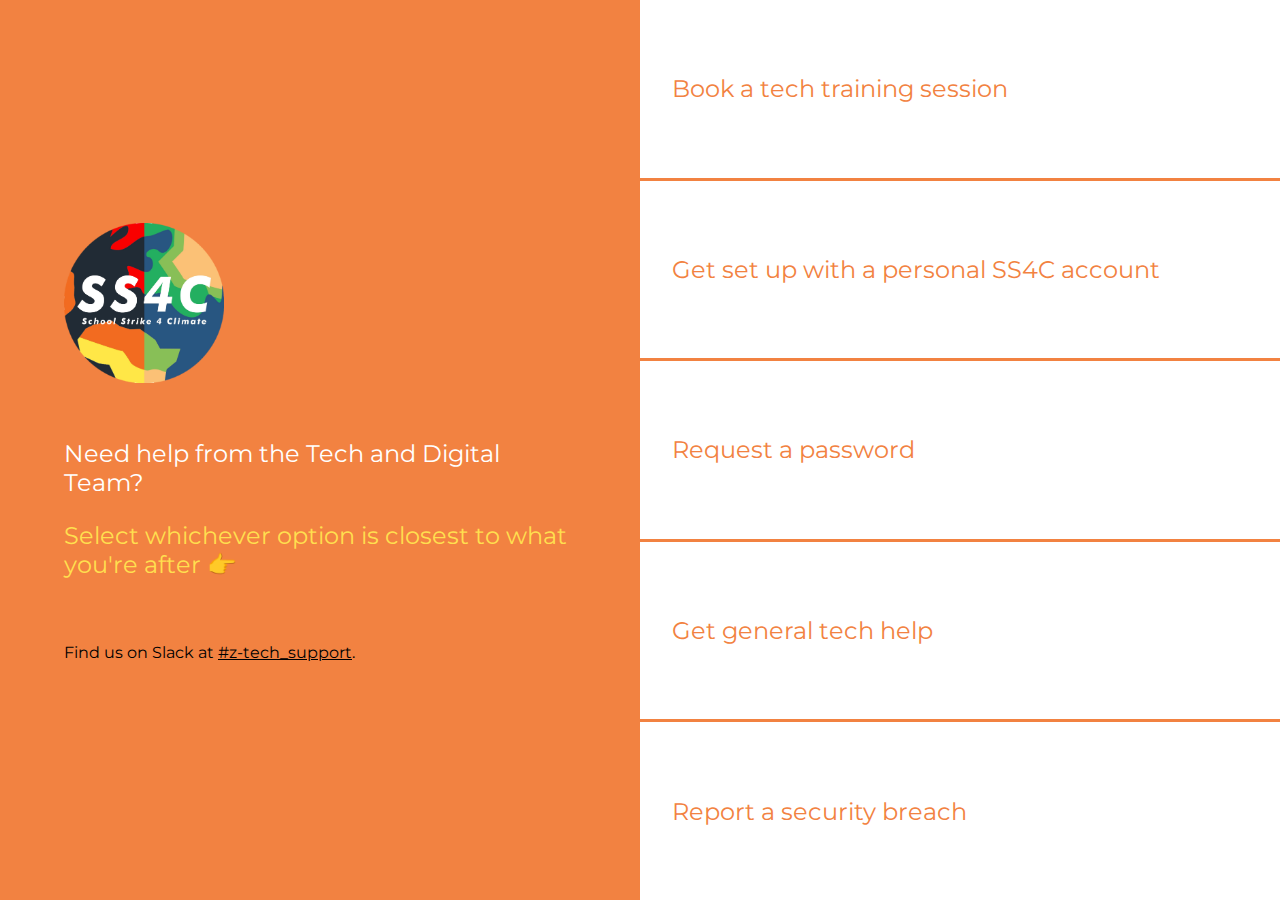
==== Public/index.html @ 92fb571d "initial commit" ====
<!DOCTYPE html>
<html lang="en">

<head>
    <meta charset="UTF-8">
    <meta name="viewport" content="width=device-width, initial-scale=1.0">
    <title>SS4C Tech</title>
    <link href="https://fonts.googleapis.com/css2?family=Montserrat:wght@600&display=swap" rel="stylesheet">
    <link rel="stylesheet" href="main.css">
    <link rel="icon" type="image/x-icon" href="Logo.png">
</head>

<body>
    <header class="col">
        <img src="Logo.png" alt="SS4C logo">
        <section>
            <p></p>
            <p>Need help from the Tech and Digital Team?</p>
            <p class="yellow">
                Select whichever option is closest to what you're after <span id="finger"></span>
            </p>
            <p class="small">Find us on Slack at <a target="_blank"
                    href="https://ss4c-au.slack.com/archives/CSUVDRA21">#z-tech_support</a>.</p>
        </section>
    </header>
    <div class="col typeform-container">

        <a target="_blank" href="https://outlook.office365.com/owa/calendar/TechandDigitalTrainings@schoolstrike4climate.com/bookings/">
            <p>Book a tech training session</p>
        </a>


        <a target="_blank" href="https://ss4c.typeform.com/to/BELuugGJ">
            <p>Get set up with a personal SS4C account</p>
        </a>
        
        <a target="_blank" href="https://ss4c.typeform.com/to/trI2nN8t">
            <p>Request a password</p>
        </a>

        <a target="_blank" href="https://ss4c.typeform.com/to/ZGsIrGs5">
            <p>Get general tech help</p>
        </a>
        
        <a target="_blank" href="https://ss4c.typeform.com/to/L4rnKXs7">
            <p>Report a security breach</p>
        </a>

    </div>


    <script src="main.js"></script>
</body>

</html>
---- Public/main.css ----
/* Variables */
:root {
  --padding-side: 2rem;
  --colour-ss4c-yellow: #ffdf4f;
  --colour-ss4c-orange: #f28241;
  --colour-ss4c-yellow-light: #fff266;
  --color-black: #000000;
  --font-size-default: 1.5rem;
}

@media screen and (min-width: 769px) {
  :root {
    --padding-side: 4rem;
  }
}

* {
  box-sizing: border-box;
}

body {
  background: var(--colour-ss4c-orange);
  color: white;
  font-family: "Montserrat", -apple-system, BlinkMacSystemFont, "Segoe UI", Roboto, Oxygen, Ubuntu, Cantarell, "Open Sans", "Helvetica Neue", sans-serif;
  margin: 0;
  display: flex;
  flex-direction: column;
}

@media (min-width: 769px) {
  body {
    flex-direction: row;
  }
}

@media (min-width: 769px) {
  /* Equally distribute the halves */
  .col {
    flex: 1;
  }
}

header {
  display: flex;
  flex-direction: column;
  justify-content: center;
}

header img {
  max-width: 10rem;
  margin-top: var(--padding-side);
  margin-left: var(--padding-side);
  margin-bottom: 2rem;
}

/* Add padding for introductory text */
header section {
  /* z-index: 10; */
  padding: 0 var(--padding-side);
  margin-bottom: var(--padding-side);
}

header section p {
  font-size: var(--font-size-default);
}

/* Style smaller text */
header section p.small {
  font-size: 1rem;
  margin-top: var(--padding-side);
  color: var(--color-black);
  max-width: 40ch;
}

header section p.small a {
  color: inherit;
}

/* Style yellow text */
header section p.yellow {
  color: var(--colour-ss4c-yellow);
}


.typeform-container {
  height: 100vh;
  background-color: white;
  display: flex;
  flex-direction: column;
}

.typeform-container a {
  padding: 2rem;
  height: 100%;
  text-decoration: none;
  font-size: var(--font-size-default);
  color: var(--colour-ss4c-orange);
  display: flex;
  align-items: center;
}

.typeform-container a:not(:last-of-type) {
  border-bottom: 3px solid var(--colour-ss4c-orange);
}

.typeform-container a:hover {
  background-color: var(--colour-ss4c-yellow-light);
}

/* Style finger pointer */
span#finger:before {
  content: "👇";
}

@media (min-width: 769px) {
  span#finger:before {
    content: "👉";
  }
}

span#finger {
  animation-name: prod;
  animation-duration: 1s;
  animation-timing-function: ease;
  animation-delay: 0s;
  animation-direction: alternate;
  animation-iteration-count: infinite;
  animation-fill-mode: none;
  animation-play-state: running;
}

@keyframes prod {
  0% {
    transform: translate(0, 0);
  }
  100% {
    transform: translate(0, 0);
  }
}

@media (min-width: 769px) {
  @keyframes prod {
    0% {
      padding-left: 0;
    }
    100% {
      padding-left: 0.3rem;
    }
  }
}
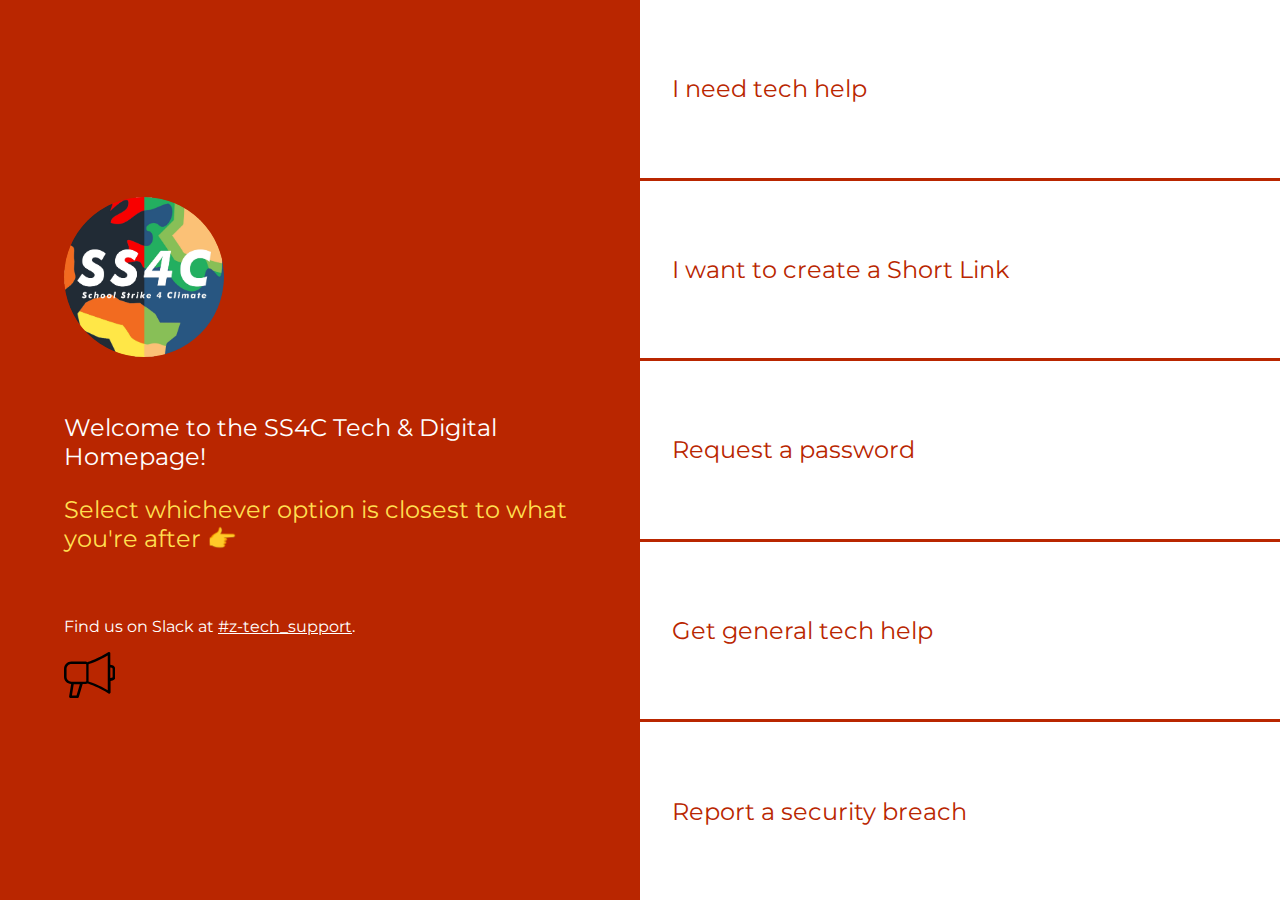
==== commit 3fcb6dc3: "Example upload" ====
--- a/Public/index.html
+++ b/Public/index.html
@@ -8,43 +8,83 @@
     <link href="https://fonts.googleapis.com/css2?family=Montserrat:wght@600&display=swap" rel="stylesheet">
     <link rel="stylesheet" href="main.css">
     <link rel="icon" type="image/x-icon" href="Logo.png">
+
+    <!-- Global site tag (gtag.js) - Google Analytics -->
+<script async src="https://www.googletagmanager.com/gtag/js?id=UA-142230606-6"></script>
+<script>
+  window.dataLayer = window.dataLayer || [];
+  function gtag(){dataLayer.push(arguments);}
+  gtag('js', new Date());
+
+  gtag('config', 'UA-142230606-6');
+</script>
+<script src="frogs.js"></script>
+
+<script async src="https://cdn.headwayapp.co/widget.js"></script>
+<script>
+// @see https://docs.headwayapp.co/widget for more configuration options.
+var HW_config = {
+selector: "sidebar__icons--headway", // CSS selector where to inject the badge
+account:  "yZBbpy",
+  }
+};
+Headway.init();
+
+</script>
 </head>
 
-<body>
+<body class="red">
     <header class="col">
-        <img src="Logo.png" alt="SS4C logo">
+
+      <img id="example" onclick="changeImage()" src="Logo.png" >
+
+
+    <!--    <img src="Logo.png" alt="SS4C logo"> -->
         <section>
+
             <p></p>
-            <p>Need help from the Tech and Digital Team?</p>
+            <p>Welcome to the SS4C Tech & Digital Homepage!</p>
             <p class="yellow">
                 Select whichever option is closest to what you're after <span id="finger"></span>
             </p>
             <p class="small">Find us on Slack at <a target="_blank"
                     href="https://ss4c-au.slack.com/archives/CSUVDRA21">#z-tech_support</a>.</p>
+
+            <!--    <h2>
+                  <a href="">Updates</a>
+                  <span id="HW_badge_cont">
+                      <span id="HW_badge"></span>
+                  </span>
+                </h2> -->
+
+                <div class="sidebar__icons"><div class="nav-item sidebar__icons--headway">
+                  <svg xmlns="http://www.w3.org/2000/svg" viewBox="0 0 20 18"><path d="M18.9 5.2l-.8-.2V.5c0-.2-.1-.4-.3-.4-.2-.1-.4-.1-.5 0C13.6 2.4 9.9 3.7 9.1 4c-.2-.2-.4-.3-.6-.3H2.9C1.3 3.7 0 5 0 6.6v3.1c0 1.5 1.2 2.8 2.8 2.8L2 17.4c0 .1 0 .3.1.4.1.1.3.2.4.2h2.8c.2 0 .4-.1.5-.4l1.5-5.1h1.2c.2 0 .5-.1.7-.2.8.2 4.6 1.5 8.2 3.9.1.1.2.1.3.1.1 0 .2 0 .2-.1.2-.1.3-.3.3-.4v-4.5l.8-.2c.7-.2 1.1-.7 1.1-1.4v-3c-.1-.8-.6-1.3-1.2-1.5zM4.9 17H3.1l.7-4.4h2.4L4.9 17zm3.5-5.4H2.9c-1 0-1.9-.8-1.9-1.9V6.6c0-1 .8-1.9 1.9-1.9h5.6c.1 0 .2.1.2.2v6.5c-.1.1-.2.2-.3.2zm8.7 3.3c-3.3-2-6.4-3.1-7.5-3.4V4.8c1-.3 4.2-1.5 7.5-3.4v13.5zM19 9.7c0 .2-.1.4-.4.4l-.5.1V6.1l.5.1c.2 0 .4.2.4.4v3.1z"></path></svg><span id="HW_badge_cont" class="HW_badge_cont HW_visible" style=""><span id="HW_badge" class="HW_badge HW_softHidden" style="" data-count-unseen=""></span></span></div></div>
+
+
         </section>
     </header>
     <div class="col typeform-container">
 
-        <a target="_blank" href="https://outlook.office365.com/owa/calendar/TechandDigitalTrainings@schoolstrike4climate.com/bookings/">
-            <p>Book a tech training session</p>
+        <a href="/help">
+            <p>I need tech help</p>
         </a>
 
 
-        <a target="_blank" href="https://ss4c.typeform.com/to/BELuugGJ">
-            <p>Get set up with a personal SS4C account</p>
-        </a>
-        
-        <a target="_blank" href="https://ss4c.typeform.com/to/trI2nN8t">
-            <p>Request a password</p>
+        <a href="/shorten">
+            <p>I want to create a Short Link</p>
         </a>
 
-        <a target="_blank" href="https://ss4c.typeform.com/to/ZGsIrGs5">
-            <p>Get general tech help</p>
-        </a>
-        
-        <a target="_blank" href="https://ss4c.typeform.com/to/L4rnKXs7">
-            <p>Report a security breach</p>
-        </a>
+
+          <a class="typeform-share link" href="https://form.typeform.com/to/trI2nN8t" data-mode="drawer_right"  data-hide-headers=true data-hide-footer=true data-submit-close-delay="3" target="_blank"><p>Request a password</p></a>  <script> (function() { var qs,js,q,s,d=document, gi=d.getElementById, ce=d.createElement, gt=d.getElementsByTagName, id="typef_orm_share", b="https://embed.typeform.com/"; if(!gi.call(d,id)){ js=ce.call(d,"script"); js.id=id; js.src=b+"embed.js"; q=gt.call(d,"script")[0]; q.parentNode.insertBefore(js,q) } })() </script>
+
+
+        <a class="typeform-share link" href="https://form.typeform.com/to/ZGsIrGs5" data-mode="drawer_right"  data-hide-headers=true data-hide-footer=true data-submit-close-delay="3" target="_blank"><p>Get general tech help</p></a>  <script> (function() { var qs,js,q,s,d=document, gi=d.getElementById, ce=d.createElement, gt=d.getElementsByTagName, id="typef_orm_share", b="https://embed.typeform.com/"; if(!gi.call(d,id)){ js=ce.call(d,"script"); js.id=id; js.src=b+"embed.js"; q=gt.call(d,"script")[0]; q.parentNode.insertBefore(js,q) } })() </script>
+
+
+
+        <a class="typeform-share link" href="https://form.typeform.com/to/L4rnKXs7" data-mode="drawer_right"  data-hide-headers=true data-hide-footer=true data-submit-close-delay="3" target="_blank"><p>Report a security breach</p> </a>  <script> (function() { var qs,js,q,s,d=document, gi=d.getElementById, ce=d.createElement, gt=d.getElementsByTagName, id="typef_orm_share", b="https://embed.typeform.com/"; if(!gi.call(d,id)){ js=ce.call(d,"script"); js.id=id; js.src=b+"embed.js"; q=gt.call(d,"script")[0]; q.parentNode.insertBefore(js,q) } })() </script>
+
+
 
     </div>
 
@@ -52,4 +92,4 @@
     <script src="main.js"></script>
 </body>
 
-</html>+</html>
--- a/Public/main.css
+++ b/Public/main.css
@@ -1,10 +1,13 @@
 /* Variables */
 :root {
   --padding-side: 2rem;
+  --colour-ss4c-yellow-light: #fff266;
+  --colour-ss4c-red: #b92600;
   --colour-ss4c-yellow: #ffdf4f;
   --colour-ss4c-orange: #f28241;
   --colour-ss4c-yellow-light: #fff266;
   --color-black: #000000;
+  --color-white: #FFFFFF;
   --font-size-default: 1.5rem;
 }
 
@@ -19,12 +22,23 @@
 }
 
 body {
-  background: var(--colour-ss4c-orange);
-  color: white;
   font-family: "Montserrat", -apple-system, BlinkMacSystemFont, "Segoe UI", Roboto, Oxygen, Ubuntu, Cantarell, "Open Sans", "Helvetica Neue", sans-serif;
   margin: 0;
   display: flex;
   flex-direction: column;
+}
+
+/* Background Colours */
+.yellow {
+  background: var(--colour-ss4c-orange);
+  color: white;
+
+}
+
+.red {
+  background: var(--colour-ss4c-red);
+  color: white;
+
 }
 
 @media (min-width: 769px) {
@@ -38,6 +52,10 @@
   .col {
     flex: 1;
   }
+}
+
+img {
+  border-radius: 50%;
 }
 
 header {
@@ -68,7 +86,7 @@
 header section p.small {
   font-size: 1rem;
   margin-top: var(--padding-side);
-  color: var(--color-black);
+  color: var(--color-white);
   max-width: 40ch;
 }
 
@@ -76,20 +94,31 @@
   color: inherit;
 }
 
-/* Style yellow text */
-header section p.yellow {
+/* Style text */
+.red header section p.yellow {
   color: var(--colour-ss4c-yellow);
+  background: var(--colour-ss4c-red)
 }
 
 
 .typeform-container {
-  height: 100vh;
+  min-height: 100vh;
   background-color: white;
   display: flex;
   flex-direction: column;
 }
 
-.typeform-container a {
+.red .typeform-container a {
+  padding: 2rem;
+  height: 100%;
+  text-decoration: none;
+  font-size: var(--font-size-default);
+  color: var(--colour-ss4c-red);
+  display: flex;
+  align-items: center;
+}
+
+.yellow .typeform-container a {
   padding: 2rem;
   height: 100%;
   text-decoration: none;
@@ -99,7 +128,11 @@
   align-items: center;
 }
 
-.typeform-container a:not(:last-of-type) {
+.red .typeform-container a:not(:last-of-type) {
+  border-bottom: 3px solid var(--colour-ss4c-red);
+}
+
+.yellow .typeform-container a:not(:last-of-type) {
   border-bottom: 3px solid var(--colour-ss4c-orange);
 }
 
@@ -147,4 +180,14 @@
       padding-left: 0.3rem;
     }
   }
-}+}
+
+#HW_badge_cont {
+  position: absolute !important;
+}
+#HW_badge {
+  background: #5ab987 !important;
+}
+.sidebar__icons--headway {
+  max-width: 10%;
+}
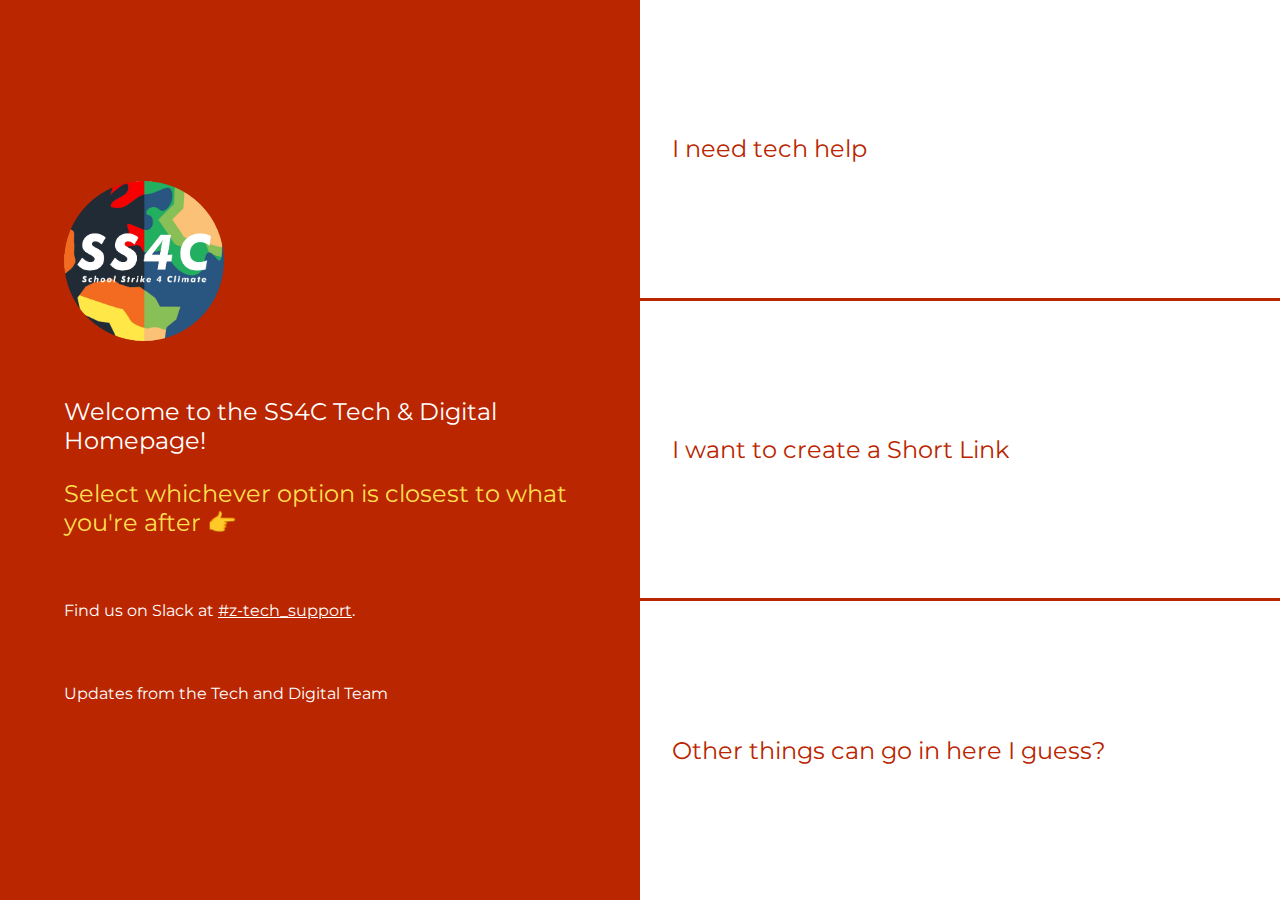
==== commit 577e47dc: "New Homepage" ====
--- a/Public/index.html
+++ b/Public/index.html
@@ -1,6 +1,5 @@
 <!DOCTYPE html>
 <html lang="en">
-
 <head>
     <meta charset="UTF-8">
     <meta name="viewport" content="width=device-width, initial-scale=1.0">
@@ -10,38 +9,23 @@
     <link rel="icon" type="image/x-icon" href="Logo.png">
 
     <!-- Global site tag (gtag.js) - Google Analytics -->
-<script async src="https://www.googletagmanager.com/gtag/js?id=UA-142230606-6"></script>
-<script>
-  window.dataLayer = window.dataLayer || [];
-  function gtag(){dataLayer.push(arguments);}
-  gtag('js', new Date());
+      <script async src="https://www.googletagmanager.com/gtag/js?id=UA-142230606-6"></script>
+      <script>
+        window.dataLayer = window.dataLayer || [];
+        function gtag(){dataLayer.push(arguments);}
+        gtag('js', new Date());
+        gtag('config', 'UA-142230606-6');
+      </script>
+      <script src="frogs.js"></script>
+      <script async="" defer="" src="https://cdn.noticeable.io/v1/noticeable-widget.js"></script>
 
-  gtag('config', 'UA-142230606-6');
-</script>
-<script src="frogs.js"></script>
-
-<script async src="https://cdn.headwayapp.co/widget.js"></script>
-<script>
-// @see https://docs.headwayapp.co/widget for more configuration options.
-var HW_config = {
-selector: "sidebar__icons--headway", // CSS selector where to inject the badge
-account:  "yZBbpy",
-  }
-};
-Headway.init();
-
-</script>
 </head>
-
 <body class="red">
     <header class="col">
+      <img id="example" onclick="changeImage()" src="Logo.png" >
+      <!--  old logo -  <img src="Logo.png" alt="SS4C logo"> -->
 
-      <img id="example" onclick="changeImage()" src="Logo.png" >
-
-
-    <!--    <img src="Logo.png" alt="SS4C logo"> -->
         <section>
-
             <p></p>
             <p>Welcome to the SS4C Tech & Digital Homepage!</p>
             <p class="yellow">
@@ -50,41 +34,24 @@
             <p class="small">Find us on Slack at <a target="_blank"
                     href="https://ss4c-au.slack.com/archives/CSUVDRA21">#z-tech_support</a>.</p>
 
-            <!--    <h2>
-                  <a href="">Updates</a>
-                  <span id="HW_badge_cont">
-                      <span id="HW_badge"></span>
-                  </span>
-                </h2> -->
 
-                <div class="sidebar__icons"><div class="nav-item sidebar__icons--headway">
-                  <svg xmlns="http://www.w3.org/2000/svg" viewBox="0 0 20 18"><path d="M18.9 5.2l-.8-.2V.5c0-.2-.1-.4-.3-.4-.2-.1-.4-.1-.5 0C13.6 2.4 9.9 3.7 9.1 4c-.2-.2-.4-.3-.6-.3H2.9C1.3 3.7 0 5 0 6.6v3.1c0 1.5 1.2 2.8 2.8 2.8L2 17.4c0 .1 0 .3.1.4.1.1.3.2.4.2h2.8c.2 0 .4-.1.5-.4l1.5-5.1h1.2c.2 0 .5-.1.7-.2.8.2 4.6 1.5 8.2 3.9.1.1.2.1.3.1.1 0 .2 0 .2-.1.2-.1.3-.3.3-.4v-4.5l.8-.2c.7-.2 1.1-.7 1.1-1.4v-3c-.1-.8-.6-1.3-1.2-1.5zM4.9 17H3.1l.7-4.4h2.4L4.9 17zm3.5-5.4H2.9c-1 0-1.9-.8-1.9-1.9V6.6c0-1 .8-1.9 1.9-1.9h5.6c.1 0 .2.1.2.2v6.5c-.1.1-.2.2-.3.2zm8.7 3.3c-3.3-2-6.4-3.1-7.5-3.4V4.8c1-.3 4.2-1.5 7.5-3.4v13.5zM19 9.7c0 .2-.1.4-.4.4l-.5.1V6.1l.5.1c.2 0 .4.2.4.4v3.1z"></path></svg><span id="HW_badge_cont" class="HW_badge_cont HW_visible" style=""><span id="HW_badge" class="HW_badge HW_softHidden" style="" data-count-unseen=""></span></span></div></div>
+            <p class="small widget">
+            <noticeable-widget access-token="KDB8By77jLrWAkLuyVG9" project-id="8w0wcfygcdUKMzgp9a0P">Updates from the Tech and Digital Team </noticeable-widget></p>
+          </section>
+    </header>
 
-
-        </section>
-    </header>
     <div class="col typeform-container">
-
         <a href="/help">
             <p>I need tech help</p>
         </a>
-
 
         <a href="/shorten">
             <p>I want to create a Short Link</p>
         </a>
 
-
-          <a class="typeform-share link" href="https://form.typeform.com/to/trI2nN8t" data-mode="drawer_right"  data-hide-headers=true data-hide-footer=true data-submit-close-delay="3" target="_blank"><p>Request a password</p></a>  <script> (function() { var qs,js,q,s,d=document, gi=d.getElementById, ce=d.createElement, gt=d.getElementsByTagName, id="typef_orm_share", b="https://embed.typeform.com/"; if(!gi.call(d,id)){ js=ce.call(d,"script"); js.id=id; js.src=b+"embed.js"; q=gt.call(d,"script")[0]; q.parentNode.insertBefore(js,q) } })() </script>
-
-
-        <a class="typeform-share link" href="https://form.typeform.com/to/ZGsIrGs5" data-mode="drawer_right"  data-hide-headers=true data-hide-footer=true data-submit-close-delay="3" target="_blank"><p>Get general tech help</p></a>  <script> (function() { var qs,js,q,s,d=document, gi=d.getElementById, ce=d.createElement, gt=d.getElementsByTagName, id="typef_orm_share", b="https://embed.typeform.com/"; if(!gi.call(d,id)){ js=ce.call(d,"script"); js.id=id; js.src=b+"embed.js"; q=gt.call(d,"script")[0]; q.parentNode.insertBefore(js,q) } })() </script>
-
-
-
-        <a class="typeform-share link" href="https://form.typeform.com/to/L4rnKXs7" data-mode="drawer_right"  data-hide-headers=true data-hide-footer=true data-submit-close-delay="3" target="_blank"><p>Report a security breach</p> </a>  <script> (function() { var qs,js,q,s,d=document, gi=d.getElementById, ce=d.createElement, gt=d.getElementsByTagName, id="typef_orm_share", b="https://embed.typeform.com/"; if(!gi.call(d,id)){ js=ce.call(d,"script"); js.id=id; js.src=b+"embed.js"; q=gt.call(d,"script")[0]; q.parentNode.insertBefore(js,q) } })() </script>
-
-
+        <a href="/other">
+            <p>Other things can go in here I guess?</p>
+        </a>
 
     </div>
 
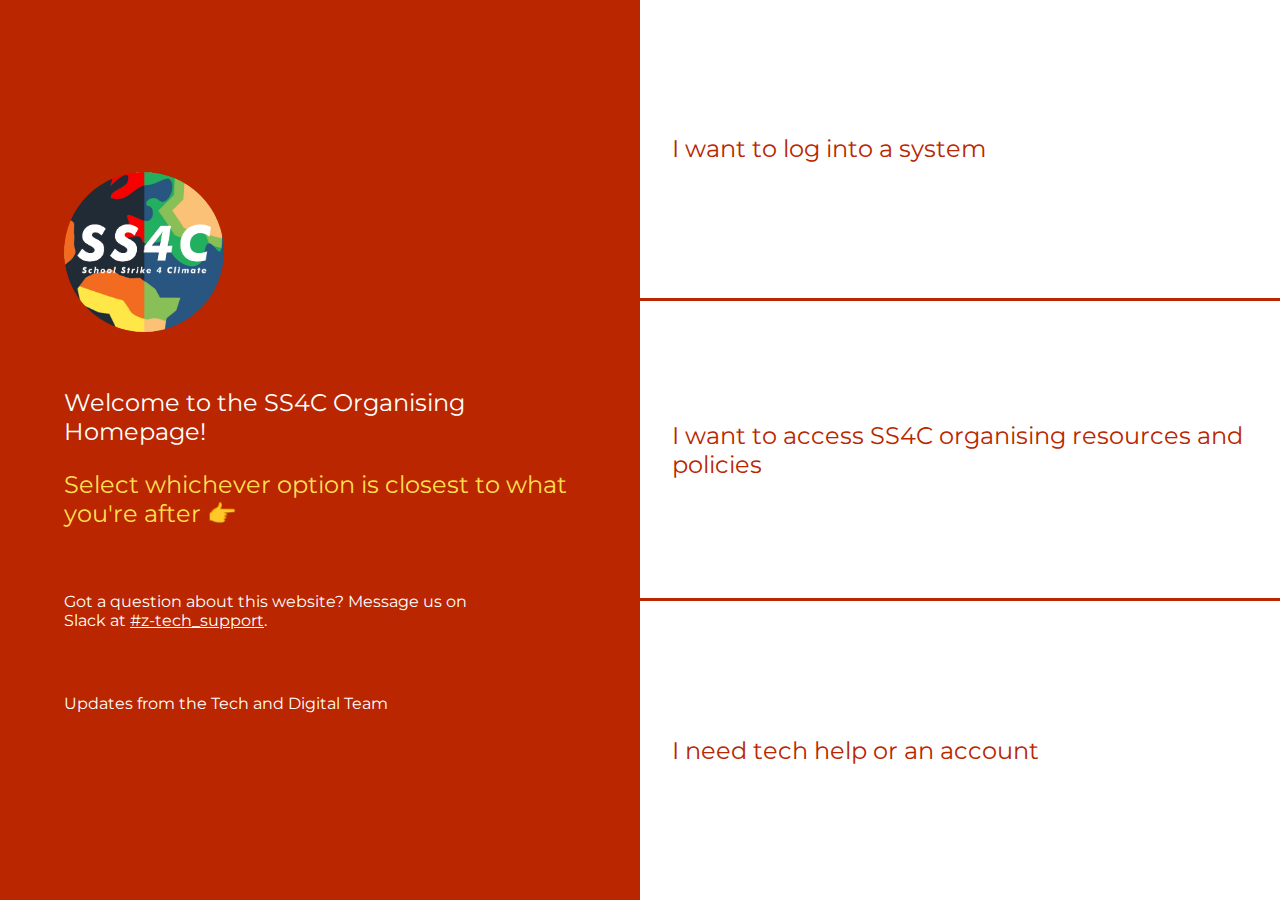
==== commit 4c3de48e: "Major Servicedesk Changes" ====
--- a/Public/index.html
+++ b/Public/index.html
@@ -27,11 +27,11 @@
 
         <section>
             <p></p>
-            <p>Welcome to the SS4C Tech & Digital Homepage!</p>
+            <p>Welcome to the SS4C Organising Homepage!</p>
             <p class="yellow">
                 Select whichever option is closest to what you're after <span id="finger"></span>
             </p>
-            <p class="small">Find us on Slack at <a target="_blank"
+            <p class="small">Got a question about this website? Message us on Slack at <a target="_blank"
                     href="https://ss4c-au.slack.com/archives/CSUVDRA21">#z-tech_support</a>.</p>
 
 
@@ -41,16 +41,16 @@
     </header>
 
     <div class="col typeform-container">
-        <a href="/help">
-            <p>I need tech help</p>
+        <a href="/access">
+            <p>I want to log into a system</p>
         </a>
 
-        <a href="/shorten">
-            <p>I want to create a Short Link</p>
+        <a href="/resources">
+            <p>I want to access SS4C organising resources and policies</p>
         </a>
 
-        <a href="/other">
-            <p>Other things can go in here I guess?</p>
+        <a href="/help">
+            <p>I need tech help or an account</p>
         </a>
 
     </div>
